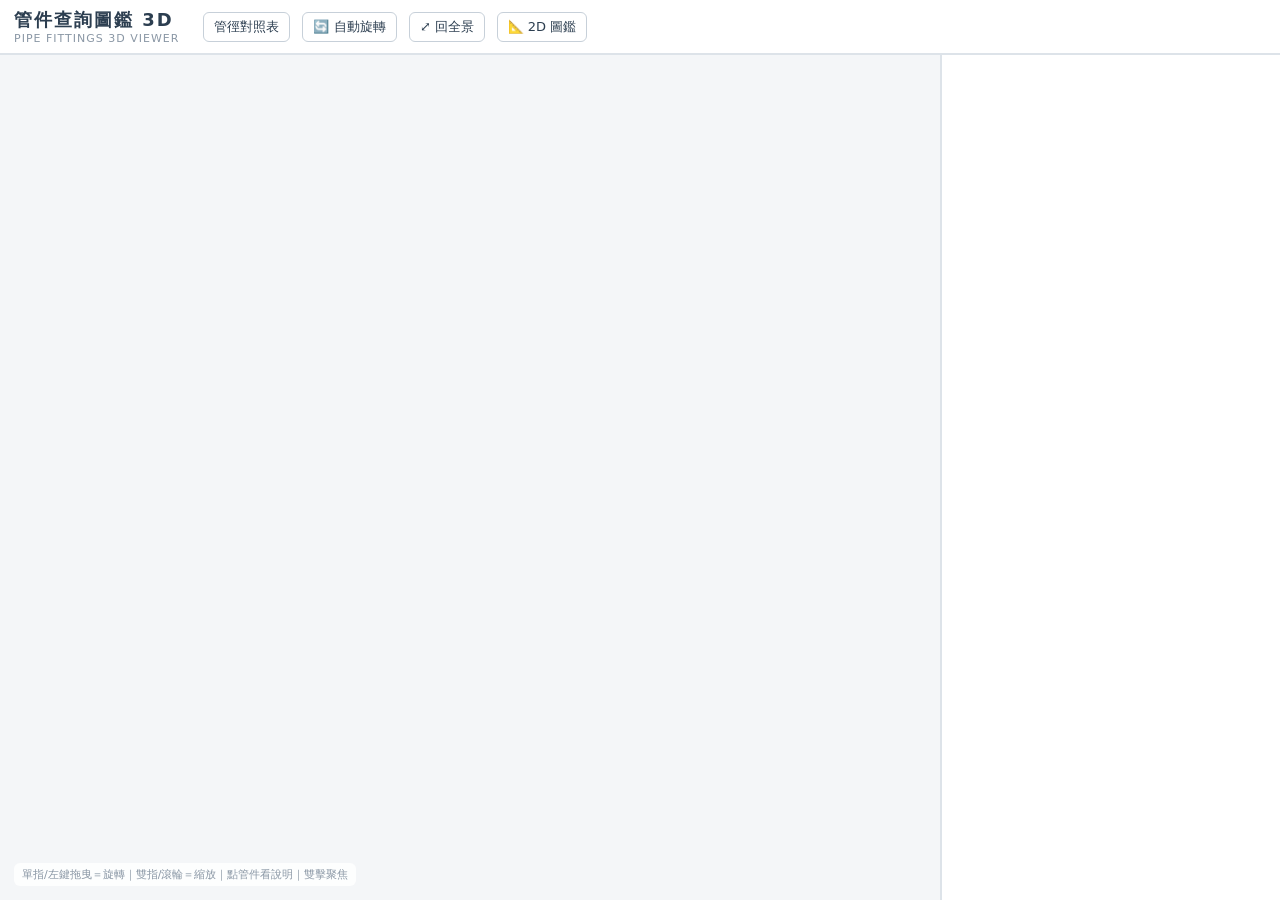
==== 3d.html @ a1606d75 "新增 3D 檢視（3d.html）＋資料抽共用 data.js - 15 種管件 three.js 立體模型（旋轉/縮放/點選/自動旋轉，手機觸控可用） - 口徑切換即時更新 3D 標籤數值；說明欄與" ====
<!DOCTYPE html>
<html lang="zh-Hant">
<head>
<meta charset="UTF-8">
<meta name="viewport" content="width=device-width, initial-scale=1.0">
<title>管件查詢圖鑑 3D</title>
<link rel="stylesheet" href="style.css">
<style>
  /* 3D 頁專用 */
  #stage{width:100%; height:100%; display:block; touch-action:none;}
</style>
</head>
<body>
<header>
  <div>
    <h1>管件查詢圖鑑 3D</h1>
    <div class="sub">PIPE FITTINGS 3D VIEWER</div>
  </div>
  <div id="sizeBar"></div>
  <button class="toolBtn" id="btnTable">管徑對照表</button>
  <button class="toolBtn" id="btnSpin">🔄 自動旋轉</button>
  <button class="toolBtn" id="btnReset">⤢ 回全景</button>
  <a class="toolBtn" href="index.html">📐 2D 圖鑑</a>
</header>
<div id="main">
  <div id="canvasWrap">
    <canvas id="stage"></canvas>
    <div id="hint">單指/左鍵拖曳＝旋轉｜雙指/滾輪＝縮放｜點管件看說明｜雙擊聚焦</div>
  </div>
  <aside id="panel"></aside>
</div>
<div id="modal">
  <div id="modalBox">
    <button class="toolBtn close" onclick="document.getElementById('modal').classList.remove('show')">✕ 關閉</button>
    <h2>管徑對照表（CNS 6445 / JIS G3452 SGP 配管用碳鋼鋼管）</h2>
    <div id="pipeTable"></div>
    <p class="note" style="max-width:720px">
      台灣水電俗稱「幾分」：1 分 = 1/8"，4 分 = 1/2"，6 分 = 3/4"，8 分即 1 吋。
    </p>
  </div>
</div>

<script src="lib/three.min.js"></script>
<script src="lib/OrbitControls.js"></script>
<script src="data.js"></script>
<script>
/* ═══════════════════════════════════════════════════════════════
   3D 檢視 —— 15 個管件模型排成 5×3 展示台，OrbitControls 旋轉縮放
   （資料 SIZES / FITTINGS / panelHTML 在 data.js，與 2D 共用）
═══════════════════════════════════════════════════════════════ */
let selSize = SIZES.find(s=>s.key==='2');
let selFit  = 'elbow90';

const canvas = document.getElementById('stage');
const renderer = new THREE.WebGLRenderer({canvas, antialias:true});
renderer.setPixelRatio(Math.min(devicePixelRatio, 2));
const scene = new THREE.Scene();
scene.background = new THREE.Color(0xf4f6f8);
const camera = new THREE.PerspectiveCamera(45, 2, 0.1, 300);
camera.position.set(0, 18, 34);
const controls = new THREE.OrbitControls(camera, canvas);
controls.enableDamping = true;
controls.dampingFactor = 0.08;
controls.maxDistance = 90;
controls.minDistance = 3;

scene.add(new THREE.HemisphereLight(0xffffff, 0x8899aa, 1.05));
const sun = new THREE.DirectionalLight(0xffffff, 0.9);
sun.position.set(12, 24, 14);
scene.add(sun);

/* ── 材質（每次呼叫都給新實例，避免共用材質互相干擾） ── */
const matSteel = () => new THREE.MeshStandardMaterial({color:0xb9c6d2, metalness:.62, roughness:.4});
const matBody  = () => new THREE.MeshStandardMaterial({color:0x9db0c0, metalness:.55, roughness:.5});
const matDarkM = () => new THREE.MeshStandardMaterial({color:0x2f3d4a, metalness:.3, roughness:.7});

/* ── 幾何小工具 ── */
const Y = new THREE.Vector3(0,1,0), Z = new THREE.Vector3(0,0,1);
function tube(p1, p2, r, mat){          // 兩點之間的圓管
  const a = new THREE.Vector3(...p1), b = new THREE.Vector3(...p2);
  const dir = new THREE.Vector3().subVectors(b,a), len = dir.length();
  const m = new THREE.Mesh(new THREE.CylinderGeometry(r,r,len,24), mat||matSteel());
  m.position.copy(a).addScaledVector(dir,.5);
  m.quaternion.setFromUnitVectors(Y, dir.normalize());
  return m;
}
function hexX(r, h, x){                 // 軸向 X 的六角
  const m = new THREE.Mesh(new THREE.CylinderGeometry(r,r,h,6), matBody());
  m.rotation.z = Math.PI/2; m.position.x = x;
  return m;
}
function ringsX(x1, x2, r, y=0){        // 沿 X 軸的一排螺紋環
  const g = new THREE.Group(), n = 5;
  for(let i=0;i<n;i++){
    const m = new THREE.Mesh(new THREE.TorusGeometry(r, .045, 8, 28), matBody());
    m.rotation.y = Math.PI/2;
    m.position.set(x1 + (x2-x1)*i/(n-1), y, 0);
    g.add(m);
  }
  return g;
}
function arcPipe(R, r, arc){            // XY 平面圓弧管（彎頭本體）
  return new THREE.Mesh(new THREE.TorusGeometry(R, r, 20, 32, arc), matSteel());
}

/* ── 各管件 3D 模型（單位約 ±2 的盒子內） ── */
const BUILD3D = {
  elbow90(){
    const g = new THREE.Group();
    g.add(arcPipe(1.3,.55,Math.PI/2));
    g.add(tube([1.3,0,0],[1.3,-1.1,0],.55));
    g.add(tube([0,1.3,0],[-1.1,1.3,0],.55));
    g.position.set(-0.1,-0.5,0);
    return g;
  },
  elbow45(){
    const g = new THREE.Group();
    g.add(arcPipe(1.3,.55,Math.PI/4));
    g.add(tube([1.3,0,0],[1.3,-1.3,0],.55));
    const c=Math.cos(Math.PI/4), s=Math.sin(Math.PI/4);
    g.add(tube([1.3*c,1.3*s,0],[1.3*c-1.3*s*0.92, 1.3*s+1.3*c*0.92, 0],.55));
    g.rotation.z = Math.PI/8; g.position.y = -0.6;
    return g;
  },
  tee(){
    const g = new THREE.Group();
    g.add(tube([-1.7,0,0],[1.7,0,0],.55));
    g.add(tube([0,0,0],[0,1.5,0],.55));
    g.position.y = -0.3;
    return g;
  },
  rtee(){
    const g = new THREE.Group();
    g.add(tube([-1.7,0,0],[1.7,0,0],.55));
    g.add(tube([0,0,0],[0,1.5,0],.34));
    g.position.y = -0.3;
    return g;
  },
  creducer(){
    const g = new THREE.Group();
    g.add(tube([-1.7,0,0],[-0.68,0,0],.6));
    const cone = new THREE.Mesh(new THREE.CylinderGeometry(.36,.6,1.4,24), matSteel());
    cone.rotation.z = -Math.PI/2;
    g.add(cone);
    g.add(tube([0.68,0,0],[1.7,0,0],.36));
    return g;
  },
  ereducer(){
    const g = new THREE.Group();
    g.add(tube([-1.7,0,0],[-0.68,0,0],.6));
    const cone = new THREE.Mesh(new THREE.CylinderGeometry(.36,.6,1.4,24), matSteel());
    cone.rotation.z = -Math.PI/2 + Math.atan2(.24,1.4);
    cone.position.y = -0.12;
    g.add(cone);
    const st = tube([0.68,-0.24,0],[1.7,-0.24,0],.36);
    g.add(st);
    return g;
  },
  cap(){
    const g = new THREE.Group();
    g.add(tube([-1.2,0,0],[0.25,0,0],.6));
    const dome = new THREE.Mesh(new THREE.SphereGeometry(.6,24,14,0,Math.PI*2,0,Math.PI/2), matSteel());
    dome.rotation.z = -Math.PI/2; dome.position.x = 0.25;
    g.add(dome);
    return g;
  },
  union(){
    const g = new THREE.Group();
    g.add(tube([-1.9,0,0],[-1.0,0,0],.45));
    g.add(tube([-1.05,0,0],[-0.34,0,0],.62,matBody()));
    g.add(hexX(.9,.62,0));
    g.add(tube([0.34,0,0],[1.05,0,0],.62,matBody()));
    g.add(tube([1.0,0,0],[1.9,0,0],.45));
    return g;
  },
  coupling(){
    const g = new THREE.Group();
    g.add(tube([-1.8,0,0],[-0.85,0,0],.5));
    g.add(tube([-0.9,0,0],[0.9,0,0],.72,matBody()));
    [-0.82,0.82].forEach(x=>{
      const rim = new THREE.Mesh(new THREE.TorusGeometry(.72,.06,10,30), matBody());
      rim.rotation.y = Math.PI/2; rim.position.x = x;
      g.add(rim);
    });
    g.add(tube([0.85,0,0],[1.8,0,0],.5));
    return g;
  },
  nipple(){
    const g = new THREE.Group();
    g.add(tube([-1.4,0,0],[1.4,0,0],.5));
    g.add(ringsX(-1.32,-0.78,.52));
    g.add(ringsX(0.78,1.32,.52));
    return g;
  },
  bushing(){
    const g = new THREE.Group();
    g.add(tube([-0.95,0,0],[-0.26,0,0],.75,matBody()));
    g.add(ringsX(-0.88,-0.36,.77));
    g.add(hexX(.95,.55,0));
    g.add(tube([0.26,0,0],[0.9,0,0],.4));
    return g;
  },
  plug(){
    const g = new THREE.Group();
    g.add(hexX(.8,.5,-0.55));
    const shank = new THREE.Mesh(new THREE.CylinderGeometry(.5,.57,1.1,24), matSteel());
    shank.rotation.z = -Math.PI/2; shank.position.x = 0.25;
    g.add(shank);
    g.add(ringsX(-0.1,0.65,.56));
    return g;
  },
  flange(){
    const g = new THREE.Group();
    const disc = new THREE.Mesh(new THREE.CylinderGeometry(1.5,1.5,.34,40), matSteel());
    disc.rotation.z = Math.PI/2;
    g.add(disc);
    const hub = new THREE.Mesh(new THREE.CylinderGeometry(.78,.78,.5,28), matSteel());
    hub.rotation.z = Math.PI/2; hub.position.x = .4;
    g.add(hub);
    g.add(tube([0.6,0,0],[1.7,0,0],.55));
    const bore = new THREE.Mesh(new THREE.CylinderGeometry(.42,.42,.4,24), matDarkM());
    bore.rotation.z = Math.PI/2; bore.position.x = -0.05;
    g.add(bore);
    for(let i=0;i<4;i++){
      const a = Math.PI/4 + i*Math.PI/2;
      const bolt = new THREE.Mesh(new THREE.CylinderGeometry(.13,.13,.42,16), matDarkM());
      bolt.rotation.z = Math.PI/2;
      bolt.position.set(0, 1.1*Math.sin(a), 1.1*Math.cos(a));
      g.add(bolt);
    }
    return g;
  },
  cross(){
    const g = new THREE.Group();
    g.add(tube([-1.7,0,0],[1.7,0,0],.55));
    g.add(tube([0,-1.5,0],[0,1.5,0],.55));
    return g;
  },
  stelbow(){
    const g = new THREE.Group();
    g.add(arcPipe(1.3,.55,Math.PI/2));
    g.add(tube([1.3,0,0],[1.3,-1.1,0],.55));
    for(let i=0;i<5;i++){           // 外牙端的牙環（垂直軸，手動放）
      const m = new THREE.Mesh(new THREE.TorusGeometry(.57,.045,8,28), matBody());
      m.rotation.x = Math.PI/2;
      m.position.set(1.3, -0.6 - i*0.12, 0);
      g.add(m);
    }
    g.add(tube([0,1.3,0],[-1.1,1.3,0],.62,matBody()));
    g.position.set(-0.1,-0.5,0);
    return g;
  },
};

/* ── 文字標籤（Sprite，永遠面向鏡頭） ── */
function makeLabel(line1, line2){
  const c = document.createElement('canvas');
  c.width = 720; c.height = 210;
  const x = c.getContext('2d');
  x.textAlign = 'center';
  x.fillStyle = '#2c3e50';
  x.font = 'bold 58px "Microsoft JhengHei", sans-serif';
  x.fillText(line1, 360, 78);
  x.fillStyle = '#c0392b';
  x.font = 'bold 50px "Microsoft JhengHei", sans-serif';
  x.fillText(line2, 360, 165);
  const tex = new THREE.CanvasTexture(c);
  const spr = new THREE.Sprite(new THREE.SpriteMaterial({map:tex, transparent:true, depthTest:false}));
  spr.renderOrder = 999;            // 標籤永遠可讀，不被座台/模型遮住
  spr.scale.set(7.2, 2.1, 1);
  return spr;
}
function dimText(f){
  const i = SIZES.indexOf(selSize);
  const vals = f.dimGet(selSize, i);
  if(!vals) return '此口徑無對焊標準值';
  return f.dimCols.map((c,j)=>{
    const v = vals[j];
    return (typeof v === 'string') ? v : `${c.split(' ')[0]}=${v}`;
  }).join('　') + '（mm）';
}

/* ── 展示台組裝：5×3 ── */
const COLS3 = 5, SPACE = 8.2;
const groups = [];      // {fit, root, pedestal, label}
FITTINGS.forEach((f,i)=>{
  const root = new THREE.Group();
  root.position.set((i%COLS3-2)*SPACE, 0, (Math.floor(i/COLS3)-1)*SPACE);
  const model = BUILD3D[f.id]();
  model.scale.setScalar(1.35);
  root.add(model);
  const ped = new THREE.Mesh(
    new THREE.CylinderGeometry(3.0,3.2,.22,44),
    new THREE.MeshStandardMaterial({color:0xe2e8ee, metalness:.1, roughness:.85}));
  ped.position.y = -2.55;
  root.add(ped);
  const label = makeLabel(f.name, dimText(f));
  label.position.y = -3.6;
  root.add(label);
  root.traverse(o=>{ o.userData.fid = f.id; });
  scene.add(root);
  groups.push({fit:f, root, ped, label});
});

/* ── 口徑切換：重做標籤文字＋說明欄 ── */
function refreshLabels(){
  groups.forEach(g=>{
    const spr = makeLabel(g.fit.name, dimText(g.fit));
    spr.position.copy(g.label.position);
    g.root.remove(g.label);
    g.label.material.map.dispose(); g.label.material.dispose();
    g.root.add(spr);
    g.label = spr;
    spr.userData.fid = g.fit.id;
  });
}
function refreshSelection(){
  groups.forEach(g=>{
    g.ped.material.color.set(g.fit.id===selFit ? 0xffd966 : 0xe2e8ee);
  });
}
function renderPanel(){
  const f = FITTINGS.find(x=>x.id===selFit);
  document.getElementById('panel').innerHTML = panelHTML(f, selSize);
}

/* ── 點選（區分旋轉拖曳與點擊） ── */
const ray = new THREE.Raycaster();
let downPos = null;
canvas.addEventListener('pointerdown', e=>{ downPos = {x:e.clientX, y:e.clientY}; });
canvas.addEventListener('pointerup', e=>{
  if(!downPos) return;
  const moved = Math.hypot(e.clientX-downPos.x, e.clientY-downPos.y);
  downPos = null;
  if(moved > 6) return;              // 是拖曳不是點擊
  const r = canvas.getBoundingClientRect();
  const p = new THREE.Vector2(
    (e.clientX-r.left)/r.width*2-1, -((e.clientY-r.top)/r.height*2-1));
  ray.setFromCamera(p, camera);
  const hits = ray.intersectObjects(scene.children, true);
  const hit = hits.find(h=>h.object.userData.fid);
  if(hit){ selFit = hit.object.userData.fid; refreshSelection(); renderPanel(); }
});
canvas.addEventListener('dblclick', e=>{
  const g = groups.find(x=>x.fit.id===selFit);
  if(!g) return;
  controls.target.copy(g.root.position);
  const dir = new THREE.Vector3(0,3.2,7.5);
  camera.position.copy(g.root.position).add(dir);
});
document.getElementById('btnReset').onclick = ()=>{
  controls.target.set(0,0,0);
  camera.position.set(0,18,34);
};
document.getElementById('btnSpin').onclick = function(){
  controls.autoRotate = !controls.autoRotate;
  controls.autoRotateSpeed = 1.2;
  this.style.borderColor = controls.autoRotate ? 'var(--accent)' : '';
  this.style.color = controls.autoRotate ? 'var(--accent)' : '';
};

/* ── 口徑列／對照表（與 2D 相同） ── */
function renderSizeBar(){
  const bar = document.getElementById('sizeBar');
  bar.innerHTML = '';
  SIZES.forEach(s=>{
    const b = document.createElement('button');
    b.textContent = s.fen;
    b.title = `${s.b}／${s.a}`;
    b.className = s.key===selSize.key ? 'on' : '';
    b.onclick = ()=>{ selSize=s; renderSizeBar(); refreshLabels(); renderPanel(); };
    bar.appendChild(b);
  });
}
document.getElementById('btnTable').onclick = ()=>{
  const rows = SIZES.map(s=>`<tr>
    <td>${s.fen}</td><td>${s.b}</td><td>${s.a}</td><td>DN${s.a.replace('A','')}</td>
    <td>${s.od}</td><td>${s.t}</td><td>${s.kg}</td><td>${s.aod}</td></tr>`).join('');
  document.getElementById('pipeTable').innerHTML = `<table>
    <tr><th>台制俗稱</th><th>英吋 (B)</th><th>JIS/CNS (A)</th><th>DN</th>
        <th>SGP 外徑 mm</th><th>SGP 厚度 mm</th><th>重量 kg/m</th><th>ASME 外徑 mm</th></tr>
    ${rows}</table>`;
  document.getElementById('modal').classList.add('show');
};

/* ── 渲染迴圈 ── */
function resize(){
  const w = canvas.clientWidth, h = canvas.clientHeight;
  if(canvas.width!==Math.floor(w*renderer.getPixelRatio()) || canvas.height!==Math.floor(h*renderer.getPixelRatio())){
    renderer.setSize(w, h, false);
    camera.aspect = w/h;
    camera.updateProjectionMatrix();
  }
}
function loop(){
  resize();
  controls.update();
  renderer.render(scene, camera);
  requestAnimationFrame(loop);
}
renderSizeBar();
refreshSelection();
renderPanel();
loop();
</script>
</body>
</html>
---- style.css ----
/* 共用樣式：index.html（2D）與 3d.html（3D）共用 */
:root{
  --ink:#2c3e50; --pipe-dark:#3b5468; --pipe-light:#cfe0ef;
  --dim:#c0392b; --accent:#1f6feb; --bg:#f4f6f8; --card:#ffffff;
}
*{box-sizing:border-box; margin:0; padding:0;}
html,body{height:100%; overflow:hidden;}
body{
  font-family:"Microsoft JhengHei","PingFang TC",system-ui,sans-serif;
  background:var(--bg); color:var(--ink); display:flex; flex-direction:column;
}
header{
  display:flex; align-items:center; gap:12px; flex-wrap:wrap;
  padding:8px 14px; background:#fff; border-bottom:2px solid #dde3e9; z-index:5;
}
header h1{font-size:18px; letter-spacing:2px; white-space:nowrap;}
header .sub{font-size:11px; color:#8a97a5; letter-spacing:1px;}
#sizeBar{display:flex; gap:4px; flex-wrap:wrap;}
#sizeBar button{
  border:1px solid #c7d0d9; background:#fff; border-radius:6px;
  padding:4px 9px; font-size:13px; cursor:pointer; font-family:inherit;
}
#sizeBar button:hover{border-color:var(--accent);}
#sizeBar button.on{background:var(--accent); color:#fff; border-color:var(--accent); font-weight:bold;}
#search{
  border:1px solid #c7d0d9; border-radius:6px; padding:5px 10px;
  font-size:13px; width:150px; font-family:inherit;
}
.toolBtn{
  border:1px solid #c7d0d9; background:#fff; border-radius:6px;
  padding:5px 10px; font-size:13px; cursor:pointer; font-family:inherit;
  text-decoration:none; color:var(--ink); display:inline-block;
}
.toolBtn:hover{border-color:var(--accent); color:var(--accent);}
#main{flex:1; display:flex; min-height:0;}
#canvasWrap{flex:1; position:relative; min-width:0;}
#hint{
  position:absolute; left:14px; bottom:14px; font-size:11px; color:#8a97a5;
  background:rgba(255,255,255,.85); padding:4px 8px; border-radius:6px; pointer-events:none;
}
/* ── 右側說明欄 ── */
#panel{
  width:340px; background:var(--card); border-left:2px solid #dde3e9;
  overflow-y:auto; padding:14px; flex-shrink:0;
}
#panel h2{font-size:19px; margin-bottom:2px;}
#panel .en{color:#8a97a5; font-size:12px; margin-bottom:10px; letter-spacing:.5px;}
.infoRow{margin-bottom:10px; font-size:13px; line-height:1.6;}
.infoRow b{
  display:inline-block; background:#eef3f8; color:#40576d; border-radius:4px;
  padding:0 6px; margin-right:6px; font-size:12px;
}
.tag{
  display:inline-block; background:#e8f1fd; color:#1f5fc9; border-radius:10px;
  padding:1px 9px; font-size:12px; margin:2px 3px 2px 0;
}
#panel table{width:100%; border-collapse:collapse; font-size:12px; margin-top:6px;}
#panel th,#panel td{
  border:1px solid #dde3e9; padding:3px 5px; text-align:center; white-space:nowrap;
}
#panel th{background:#eef3f8; font-weight:600;}
#panel tr.hl td{background:#fff3d6; font-weight:bold;}
.note{font-size:11px; color:#9aa6b2; margin-top:8px; line-height:1.5;}
/* ── 對照表彈窗 ── */
#modal{
  position:fixed; inset:0; background:rgba(30,40,50,.45); display:none;
  align-items:center; justify-content:center; z-index:20;
}
#modal.show{display:flex;}
#modalBox{
  background:#fff; border-radius:12px; padding:20px; max-width:92vw;
  max-height:88vh; overflow:auto; box-shadow:0 10px 40px rgba(0,0,0,.3);
}
#modalBox h2{font-size:17px; margin-bottom:10px;}
#modalBox table{border-collapse:collapse; font-size:13px;}
#modalBox th,#modalBox td{border:1px solid #cfd8e0; padding:5px 10px; text-align:center; white-space:nowrap;}
#modalBox th{background:#eef3f8;}
#modalBox tr:nth-child(even) td{background:#f8fafc;}
#modalBox .close{float:right;}
@media (max-width:800px){
  #panel{position:absolute; right:0; top:0; bottom:0; box-shadow:-4px 0 12px rgba(0,0,0,.15);}
}
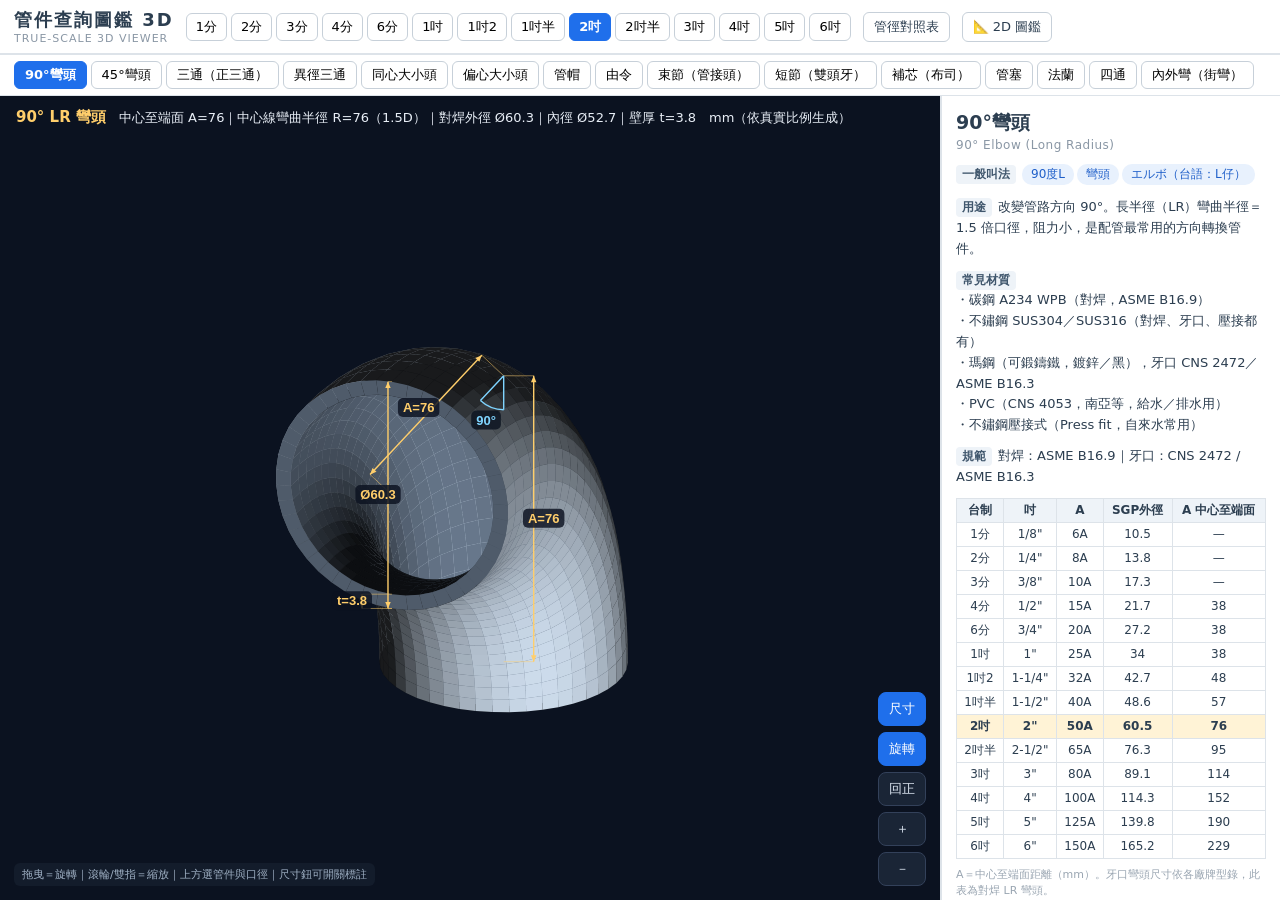
==== commit 9cb25ca0: "3D 改為真實比例＋尺寸標註（自寫軟體渲染，移除 three.js） - 3d.html 重寫為零依賴 canvas 2D 軟體渲染（painter's algorithm，沿用螺牙查詢技法） - 每" ====
--- a/3d.html
+++ b/3d.html
@@ -6,26 +6,58 @@
 <title>管件查詢圖鑑 3D</title>
 <link rel="stylesheet" href="style.css">
 <style>
-  /* 3D 頁專用 */
-  #stage{width:100%; height:100%; display:block; touch-action:none;}
+  /* 3D 頁專用（自寫軟體渲染，零依賴，深色檢視台） */
+  #canvasWrap{background:#0b1220;}
+  #stage{width:100%; height:100%; display:block; touch-action:none; cursor:grab;}
+  #stage.drag{cursor:grabbing;}
+  #fitBar{
+    display:flex; gap:4px; overflow-x:auto; padding:6px 14px;
+    background:#fff; border-bottom:1px solid #dde3e9;
+  }
+  #fitBar button{
+    border:1px solid #c7d0d9; background:#fff; border-radius:6px; white-space:nowrap;
+    padding:4px 10px; font-size:13px; cursor:pointer; font-family:inherit; flex:0 0 auto;
+  }
+  #fitBar button:hover{border-color:var(--accent);}
+  #fitBar button.on{background:var(--accent); color:#fff; border-color:var(--accent); font-weight:bold;}
+  #infoLine{
+    position:absolute; left:0; right:0; top:0; padding:10px 16px;
+    color:#e8eef6; font-size:13px; line-height:1.5; pointer-events:none;
+    background:linear-gradient(#0b1220ee,#0b122000);
+  }
+  #infoLine b{color:#ffce6b; font-size:15px;}
+  #v3dctl{position:absolute; right:14px; bottom:14px; display:flex; flex-direction:column; gap:6px;}
+  #v3dctl button{
+    min-width:40px; height:34px; padding:0 10px; border-radius:8px; border:1px solid #33415a;
+    background:#1a2536; color:#dbe4f0; font-size:13px; cursor:pointer;
+  }
+  #v3dctl button.on{background:var(--accent); border-color:var(--accent); color:#fff;}
+  #hint{background:rgba(20,30,45,.85); color:#9fb0c4;}
 </style>
 </head>
 <body>
 <header>
   <div>
     <h1>管件查詢圖鑑 3D</h1>
-    <div class="sub">PIPE FITTINGS 3D VIEWER</div>
+    <div class="sub">TRUE-SCALE 3D VIEWER</div>
   </div>
   <div id="sizeBar"></div>
   <button class="toolBtn" id="btnTable">管徑對照表</button>
-  <button class="toolBtn" id="btnSpin">🔄 自動旋轉</button>
-  <button class="toolBtn" id="btnReset">⤢ 回全景</button>
   <a class="toolBtn" href="index.html">📐 2D 圖鑑</a>
 </header>
+<div id="fitBar"></div>
 <div id="main">
   <div id="canvasWrap">
     <canvas id="stage"></canvas>
-    <div id="hint">單指/左鍵拖曳＝旋轉｜雙指/滾輪＝縮放｜點管件看說明｜雙擊聚焦</div>
+    <div id="infoLine"></div>
+    <div id="v3dctl">
+      <button id="btnDims" class="on" title="尺寸標註開關">尺寸</button>
+      <button id="btnSpin" class="on" title="自動旋轉">旋轉</button>
+      <button id="btnReset" title="回正">回正</button>
+      <button id="zin" title="放大">＋</button>
+      <button id="zout" title="縮小">－</button>
+    </div>
+    <div id="hint">拖曳＝旋轉｜滾輪/雙指＝縮放｜上方選管件與口徑｜尺寸鈕可開關標註</div>
   </div>
   <aside id="panel"></aside>
 </div>
@@ -40,368 +72,522 @@
   </div>
 </div>
 
-<script src="lib/three.min.js"></script>
-<script src="lib/OrbitControls.js"></script>
 <script src="data.js"></script>
 <script>
 /* ═══════════════════════════════════════════════════════════════
-   3D 檢視 —— 15 個管件模型排成 5×3 展示台，OrbitControls 旋轉縮放
-   （資料 SIZES / FITTINGS / panelHTML 在 data.js，與 2D 共用）
+   3D 管件檢視器 —— 自寫軟體渲染（painter's algorithm），零依賴
+   幾何依 SIZES 的真實 mm（外徑/壁厚/B16.9 長度）生成，切換口徑即重建
+   尺寸線與角度弧投影到畫面上，隨旋轉更新（技法沿用「螺牙查詢」3D）
+   資料 SIZES/FITTINGS/BW/panelHTML 皆在 data.js（2D/3D 共用）
 ═══════════════════════════════════════════════════════════════ */
-let selSize = SIZES.find(s=>s.key==='2');
+let selSize = SIZES.find(s=>s.key==='2');   // 預設 2 吋
 let selFit  = 'elbow90';
+let showDims = true;
 
 const canvas = document.getElementById('stage');
-const renderer = new THREE.WebGLRenderer({canvas, antialias:true});
-renderer.setPixelRatio(Math.min(devicePixelRatio, 2));
-const scene = new THREE.Scene();
-scene.background = new THREE.Color(0xf4f6f8);
-const camera = new THREE.PerspectiveCamera(45, 2, 0.1, 300);
-camera.position.set(0, 18, 34);
-const controls = new THREE.OrbitControls(camera, canvas);
-controls.enableDamping = true;
-controls.dampingFactor = 0.08;
-controls.maxDistance = 90;
-controls.minDistance = 3;
-
-scene.add(new THREE.HemisphereLight(0xffffff, 0x8899aa, 1.05));
-const sun = new THREE.DirectionalLight(0xffffff, 0.9);
-sun.position.set(12, 24, 14);
-scene.add(sun);
-
-/* ── 材質（每次呼叫都給新實例，避免共用材質互相干擾） ── */
-const matSteel = () => new THREE.MeshStandardMaterial({color:0xb9c6d2, metalness:.62, roughness:.4});
-const matBody  = () => new THREE.MeshStandardMaterial({color:0x9db0c0, metalness:.55, roughness:.5});
-const matDarkM = () => new THREE.MeshStandardMaterial({color:0x2f3d4a, metalness:.3, roughness:.7});
-
-/* ── 幾何小工具 ── */
-const Y = new THREE.Vector3(0,1,0), Z = new THREE.Vector3(0,0,1);
-function tube(p1, p2, r, mat){          // 兩點之間的圓管
-  const a = new THREE.Vector3(...p1), b = new THREE.Vector3(...p2);
-  const dir = new THREE.Vector3().subVectors(b,a), len = dir.length();
-  const m = new THREE.Mesh(new THREE.CylinderGeometry(r,r,len,24), mat||matSteel());
-  m.position.copy(a).addScaledVector(dir,.5);
-  m.quaternion.setFromUnitVectors(Y, dir.normalize());
-  return m;
-}
-function hexX(r, h, x){                 // 軸向 X 的六角
-  const m = new THREE.Mesh(new THREE.CylinderGeometry(r,r,h,6), matBody());
-  m.rotation.z = Math.PI/2; m.position.x = x;
-  return m;
-}
-function ringsX(x1, x2, r, y=0){        // 沿 X 軸的一排螺紋環
-  const g = new THREE.Group(), n = 5;
-  for(let i=0;i<n;i++){
-    const m = new THREE.Mesh(new THREE.TorusGeometry(r, .045, 8, 28), matBody());
-    m.rotation.y = Math.PI/2;
-    m.position.set(x1 + (x2-x1)*i/(n-1), y, 0);
-    g.add(m);
-  }
-  return g;
-}
-function arcPipe(R, r, arc){            // XY 平面圓弧管（彎頭本體）
-  return new THREE.Mesh(new THREE.TorusGeometry(R, r, 20, 32, arc), matSteel());
-}
-
-/* ── 各管件 3D 模型（單位約 ±2 的盒子內） ── */
-const BUILD3D = {
-  elbow90(){
-    const g = new THREE.Group();
-    g.add(arcPipe(1.3,.55,Math.PI/2));
-    g.add(tube([1.3,0,0],[1.3,-1.1,0],.55));
-    g.add(tube([0,1.3,0],[-1.1,1.3,0],.55));
-    g.position.set(-0.1,-0.5,0);
-    return g;
-  },
-  elbow45(){
-    const g = new THREE.Group();
-    g.add(arcPipe(1.3,.55,Math.PI/4));
-    g.add(tube([1.3,0,0],[1.3,-1.3,0],.55));
-    const c=Math.cos(Math.PI/4), s=Math.sin(Math.PI/4);
-    g.add(tube([1.3*c,1.3*s,0],[1.3*c-1.3*s*0.92, 1.3*s+1.3*c*0.92, 0],.55));
-    g.rotation.z = Math.PI/8; g.position.y = -0.6;
-    return g;
-  },
-  tee(){
-    const g = new THREE.Group();
-    g.add(tube([-1.7,0,0],[1.7,0,0],.55));
-    g.add(tube([0,0,0],[0,1.5,0],.55));
-    g.position.y = -0.3;
-    return g;
-  },
-  rtee(){
-    const g = new THREE.Group();
-    g.add(tube([-1.7,0,0],[1.7,0,0],.55));
-    g.add(tube([0,0,0],[0,1.5,0],.34));
-    g.position.y = -0.3;
-    return g;
-  },
-  creducer(){
-    const g = new THREE.Group();
-    g.add(tube([-1.7,0,0],[-0.68,0,0],.6));
-    const cone = new THREE.Mesh(new THREE.CylinderGeometry(.36,.6,1.4,24), matSteel());
-    cone.rotation.z = -Math.PI/2;
-    g.add(cone);
-    g.add(tube([0.68,0,0],[1.7,0,0],.36));
-    return g;
-  },
-  ereducer(){
-    const g = new THREE.Group();
-    g.add(tube([-1.7,0,0],[-0.68,0,0],.6));
-    const cone = new THREE.Mesh(new THREE.CylinderGeometry(.36,.6,1.4,24), matSteel());
-    cone.rotation.z = -Math.PI/2 + Math.atan2(.24,1.4);
-    cone.position.y = -0.12;
-    g.add(cone);
-    const st = tube([0.68,-0.24,0],[1.7,-0.24,0],.36);
-    g.add(st);
-    return g;
-  },
-  cap(){
-    const g = new THREE.Group();
-    g.add(tube([-1.2,0,0],[0.25,0,0],.6));
-    const dome = new THREE.Mesh(new THREE.SphereGeometry(.6,24,14,0,Math.PI*2,0,Math.PI/2), matSteel());
-    dome.rotation.z = -Math.PI/2; dome.position.x = 0.25;
-    g.add(dome);
-    return g;
-  },
-  union(){
-    const g = new THREE.Group();
-    g.add(tube([-1.9,0,0],[-1.0,0,0],.45));
-    g.add(tube([-1.05,0,0],[-0.34,0,0],.62,matBody()));
-    g.add(hexX(.9,.62,0));
-    g.add(tube([0.34,0,0],[1.05,0,0],.62,matBody()));
-    g.add(tube([1.0,0,0],[1.9,0,0],.45));
-    return g;
-  },
-  coupling(){
-    const g = new THREE.Group();
-    g.add(tube([-1.8,0,0],[-0.85,0,0],.5));
-    g.add(tube([-0.9,0,0],[0.9,0,0],.72,matBody()));
-    [-0.82,0.82].forEach(x=>{
-      const rim = new THREE.Mesh(new THREE.TorusGeometry(.72,.06,10,30), matBody());
-      rim.rotation.y = Math.PI/2; rim.position.x = x;
-      g.add(rim);
-    });
-    g.add(tube([0.85,0,0],[1.8,0,0],.5));
-    return g;
-  },
-  nipple(){
-    const g = new THREE.Group();
-    g.add(tube([-1.4,0,0],[1.4,0,0],.5));
-    g.add(ringsX(-1.32,-0.78,.52));
-    g.add(ringsX(0.78,1.32,.52));
-    return g;
-  },
-  bushing(){
-    const g = new THREE.Group();
-    g.add(tube([-0.95,0,0],[-0.26,0,0],.75,matBody()));
-    g.add(ringsX(-0.88,-0.36,.77));
-    g.add(hexX(.95,.55,0));
-    g.add(tube([0.26,0,0],[0.9,0,0],.4));
-    return g;
-  },
-  plug(){
-    const g = new THREE.Group();
-    g.add(hexX(.8,.5,-0.55));
-    const shank = new THREE.Mesh(new THREE.CylinderGeometry(.5,.57,1.1,24), matSteel());
-    shank.rotation.z = -Math.PI/2; shank.position.x = 0.25;
-    g.add(shank);
-    g.add(ringsX(-0.1,0.65,.56));
-    return g;
-  },
-  flange(){
-    const g = new THREE.Group();
-    const disc = new THREE.Mesh(new THREE.CylinderGeometry(1.5,1.5,.34,40), matSteel());
-    disc.rotation.z = Math.PI/2;
-    g.add(disc);
-    const hub = new THREE.Mesh(new THREE.CylinderGeometry(.78,.78,.5,28), matSteel());
-    hub.rotation.z = Math.PI/2; hub.position.x = .4;
-    g.add(hub);
-    g.add(tube([0.6,0,0],[1.7,0,0],.55));
-    const bore = new THREE.Mesh(new THREE.CylinderGeometry(.42,.42,.4,24), matDarkM());
-    bore.rotation.z = Math.PI/2; bore.position.x = -0.05;
-    g.add(bore);
-    for(let i=0;i<4;i++){
-      const a = Math.PI/4 + i*Math.PI/2;
-      const bolt = new THREE.Mesh(new THREE.CylinderGeometry(.13,.13,.42,16), matDarkM());
-      bolt.rotation.z = Math.PI/2;
-      bolt.position.set(0, 1.1*Math.sin(a), 1.1*Math.cos(a));
-      g.add(bolt);
-    }
-    return g;
-  },
-  cross(){
-    const g = new THREE.Group();
-    g.add(tube([-1.7,0,0],[1.7,0,0],.55));
-    g.add(tube([0,-1.5,0],[0,1.5,0],.55));
-    return g;
-  },
-  stelbow(){
-    const g = new THREE.Group();
-    g.add(arcPipe(1.3,.55,Math.PI/2));
-    g.add(tube([1.3,0,0],[1.3,-1.1,0],.55));
-    for(let i=0;i<5;i++){           // 外牙端的牙環（垂直軸，手動放）
-      const m = new THREE.Mesh(new THREE.TorusGeometry(.57,.045,8,28), matBody());
-      m.rotation.x = Math.PI/2;
-      m.position.set(1.3, -0.6 - i*0.12, 0);
-      g.add(m);
-    }
-    g.add(tube([0,1.3,0],[-1.1,1.3,0],.62,matBody()));
-    g.position.set(-0.1,-0.5,0);
-    return g;
-  },
+const ctx = canvas.getContext('2d');
+const view = { rx:-0.42, ry:0.7, zoom:1, auto:true, timer:0 };
+let model = null, modelInfo = '';
+
+/* ── 材質底色（滿光時 RGB，著色時再乘明暗） ── */
+const TINTS = {
+  steel:  {out:[205,220,236], bore:[104,120,140]},
+  galv:   {out:[200,206,214], bore:[104,112,122]},   // 瑪鋼鍍鋅
+  brass:  {out:[214,186,112], bore:[150,120,58]},
+  pvc:    {out:[224,228,234], bore:[150,162,176]},
 };
-
-/* ── 文字標籤（Sprite，永遠面向鏡頭） ── */
-function makeLabel(line1, line2){
-  const c = document.createElement('canvas');
-  c.width = 720; c.height = 210;
-  const x = c.getContext('2d');
-  x.textAlign = 'center';
-  x.fillStyle = '#2c3e50';
-  x.font = 'bold 58px "Microsoft JhengHei", sans-serif';
-  x.fillText(line1, 360, 78);
-  x.fillStyle = '#c0392b';
-  x.font = 'bold 50px "Microsoft JhengHei", sans-serif';
-  x.fillText(line2, 360, 165);
-  const tex = new THREE.CanvasTexture(c);
-  const spr = new THREE.Sprite(new THREE.SpriteMaterial({map:tex, transparent:true, depthTest:false}));
-  spr.renderOrder = 999;            // 標籤永遠可讀，不被座台/模型遮住
-  spr.scale.set(7.2, 2.1, 1);
-  return spr;
-}
-function dimText(f){
-  const i = SIZES.indexOf(selSize);
-  const vals = f.dimGet(selSize, i);
-  if(!vals) return '此口徑無對焊標準值';
-  return f.dimCols.map((c,j)=>{
-    const v = vals[j];
-    return (typeof v === 'string') ? v : `${c.split(' ')[0]}=${v}`;
-  }).join('　') + '（mm）';
-}
-
-/* ── 展示台組裝：5×3 ── */
-const COLS3 = 5, SPACE = 8.2;
-const groups = [];      // {fit, root, pedestal, label}
-FITTINGS.forEach((f,i)=>{
-  const root = new THREE.Group();
-  root.position.set((i%COLS3-2)*SPACE, 0, (Math.floor(i/COLS3)-1)*SPACE);
-  const model = BUILD3D[f.id]();
-  model.scale.setScalar(1.35);
-  root.add(model);
-  const ped = new THREE.Mesh(
-    new THREE.CylinderGeometry(3.0,3.2,.22,44),
-    new THREE.MeshStandardMaterial({color:0xe2e8ee, metalness:.1, roughness:.85}));
-  ped.position.y = -2.55;
-  root.add(ped);
-  const label = makeLabel(f.name, dimText(f));
-  label.position.y = -3.6;
-  root.add(label);
-  root.traverse(o=>{ o.userData.fid = f.id; });
-  scene.add(root);
-  groups.push({fit:f, root, ped, label});
-});
-
-/* ── 口徑切換：重做標籤文字＋說明欄 ── */
-function refreshLabels(){
-  groups.forEach(g=>{
-    const spr = makeLabel(g.fit.name, dimText(g.fit));
-    spr.position.copy(g.label.position);
-    g.root.remove(g.label);
-    g.label.material.map.dispose(); g.label.material.dispose();
-    g.root.add(spr);
-    g.label = spr;
-    spr.userData.fid = g.fit.id;
-  });
-}
-function refreshSelection(){
-  groups.forEach(g=>{
-    g.ped.material.color.set(g.fit.id===selFit ? 0xffd966 : 0xe2e8ee);
-  });
-}
-function renderPanel(){
-  const f = FITTINGS.find(x=>x.id===selFit);
-  document.getElementById('panel').innerHTML = panelHTML(f, selSize);
-}
-
-/* ── 點選（區分旋轉拖曳與點擊） ── */
-const ray = new THREE.Raycaster();
-let downPos = null;
-canvas.addEventListener('pointerdown', e=>{ downPos = {x:e.clientX, y:e.clientY}; });
-canvas.addEventListener('pointerup', e=>{
-  if(!downPos) return;
-  const moved = Math.hypot(e.clientX-downPos.x, e.clientY-downPos.y);
-  downPos = null;
-  if(moved > 6) return;              // 是拖曳不是點擊
-  const r = canvas.getBoundingClientRect();
-  const p = new THREE.Vector2(
-    (e.clientX-r.left)/r.width*2-1, -((e.clientY-r.top)/r.height*2-1));
-  ray.setFromCamera(p, camera);
-  const hits = ray.intersectObjects(scene.children, true);
-  const hit = hits.find(h=>h.object.userData.fid);
-  if(hit){ selFit = hit.object.userData.fid; refreshSelection(); renderPanel(); }
-});
-canvas.addEventListener('dblclick', e=>{
-  const g = groups.find(x=>x.fit.id===selFit);
-  if(!g) return;
-  controls.target.copy(g.root.position);
-  const dir = new THREE.Vector3(0,3.2,7.5);
-  camera.position.copy(g.root.position).add(dir);
-});
-document.getElementById('btnReset').onclick = ()=>{
-  controls.target.set(0,0,0);
-  camera.position.set(0,18,34);
+let curTint = TINTS.steel;
+function tintFor(f){
+  const m = (f.mats && f.mats[0]) || '';
+  if(m.includes('青銅')||m.includes('黃銅')) return TINTS.brass;
+  if(m.includes('PVC')) return TINTS.pvc;
+  if(m.includes('瑪鋼')) return TINTS.galv;
+  return TINTS.steel;
+}
+
+/* ═══════════════ 幾何工具（單位＝真實 mm，主軸＝X） ═══════════════ */
+const SEG = 46;                        // 圓周分段
+function ringPts(x, r, cy=0, cz=0){
+  const a = [];
+  for(let i=0;i<=SEG;i++){ const th=2*Math.PI*i/SEG; a.push([x, cy+r*Math.cos(th), cz+r*Math.sin(th)]); }
+  return a;
+}
+function quadStrip(m, ringA, ringB, tint){
+  for(let i=0;i<SEG;i++)
+    m.q.push({v:[ringA[i], ringB[i], ringB[i+1], ringA[i+1]], t:tint});
+}
+// 環形端面（外環 ro 到內環 ri，露出壁厚）
+function endRing(m, x, ro, ri, tint, cy=0, cz=0){
+  const A=ringPts(x,ro,cy,cz), B=ringPts(x,ri,cy,cz);
+  quadStrip(m, A, B, tint);
+}
+// 空心管：外壁＋內孔＋兩端環面
+function tube(m, x0, x1, ro, ri, o={}){
+  const tO=o.out||curTint.out, tB=o.bore||curTint.bore;
+  quadStrip(m, ringPts(x0,ro), ringPts(x1,ro), tO);       // 外壁
+  quadStrip(m, ringPts(x0,ri), ringPts(x1,ri), tB);       // 內孔
+  if(o.cap0!==false) endRing(m, x0, ro, ri, tB);          // 端面環（露壁厚）
+  if(o.cap1!==false) endRing(m, x1, ro, ri, tB);
+}
+// 空心錐（大小頭）：可偏心（cyFn 給每個 x 的中心 y）
+function cone(m, x0, x1, ro0, ro1, t, o={}){
+  const tO=o.out||curTint.out, tB=o.bore||curTint.bore;
+  const N=1, cyFn=o.cyFn||(()=>0);
+  const A0o=ringPts(x0,ro0,cyFn(x0)), A1o=ringPts(x1,ro1,cyFn(x1));
+  quadStrip(m, A0o, A1o, tO);
+  const A0i=ringPts(x0,ro0-t,cyFn(x0)), A1i=ringPts(x1,ro1-t,cyFn(x1));
+  quadStrip(m, A0i, A1i, tB);
+  endRing(m, x0, ro0, ro0-t, tB, cyFn(x0));
+  endRing(m, x1, ro1, ro1-t, tB, cyFn(x1));
+}
+// 橢圓封頭（2:1），從 xBase 沿 +dir 長 hgt，底半徑 r
+function dome(m, xBase, dir, r, hgt, t, o={}){
+  const tO=o.out||curTint.out, tB=o.bore||curTint.bore, N=14;
+  let prevO=ringPts(xBase, r), prevI=ringPts(xBase, r-t);
+  for(let k=1;k<=N;k++){
+    const ph=Math.PI/2*k/N, x=xBase+dir*hgt*Math.sin(ph), rr=r*Math.cos(ph);
+    const curO=ringPts(x, Math.max(rr,0.001)), curI=ringPts(x, Math.max(rr-t,0.0005));
+    quadStrip(m, prevO, curO, tO); quadStrip(m, prevI, curI, tB);
+    prevO=curO; prevI=curI;
+  }
+}
+// 六角柱（螺帽/頭），af＝對邊距
+function hex(m, x0, x1, af, tint){
+  const R=af/Math.sqrt(3), t=tint||curTint.out;
+  const ring=x=>{ const a=[]; for(let i=0;i<=6;i++){ const th=Math.PI/6+2*Math.PI*i/6; a.push([x, R*Math.cos(th), R*Math.sin(th)]); } return a; };
+  const A=ring(x0), B=ring(x1);
+  for(let i=0;i<6;i++) m.q.push({v:[A[i],B[i],B[i+1],A[i+1]], t});
+  const c0=[x0,0,0], c1=[x1,0,0];
+  for(let i=0;i<6;i++){ m.q.push({v:[c0,A[i],A[i+1],A[i]], t}); m.q.push({v:[c1,B[i+1],B[i],B[i+1]], t}); }
+}
+// 螺紋圓柱（外牙示意，沿用螺牙 3D 的三角波；taperR 前端漸細）
+// 用自己較低的圓周解析度 TSEG，牙紋是裝飾不需高解析，維持手機順暢
+function thread(m, x0, x1, r, o={}){
+  const tint=o.tint||curTint.out, p=o.pitch||2.0, depth=Math.min(r*0.16, p*0.55);
+  const taperR=o.taper?1/32:0, TSEG=28, NZ=Math.min(46, Math.max(14, Math.round((x1-x0)/p*5)));
+  let prev=null;
+  for(let iz=0;iz<=NZ;iz++){
+    const x=x0+(x1-x0)*iz/NZ, Rb=r - taperR*(x1-x);
+    const row=[];
+    for(let it=0;it<=TSEG;it++){
+      const th=2*Math.PI*it/TSEG;
+      let ph=((x/p) - th/(2*Math.PI))%1; if(ph<0)ph+=1;
+      let tw=Math.abs(ph*2-1); tw=Math.min(1,Math.max(0,(tw-0.15)/0.7));
+      const rr=Rb-depth*(1-tw);
+      row.push([x, rr*Math.cos(th), rr*Math.sin(th)]);
+    }
+    if(prev){ for(let it=0;it<TSEG;it++) m.q.push({v:[prev[it],row[it],row[it+1],prev[it+1]], t:tint}); }
+    prev=row;
+  }
+}
+// 彎管（中心線在 XY 平面，半徑 Rc，管外徑 ro，掃角 arc）
+function bend(m, Rc, ro, ri, arc, o={}){
+  const tO=o.out||curTint.out, tB=o.bore||curTint.bore;
+  const NA=Math.max(12, Math.round(arc/(Math.PI/2)*22));
+  const ringAt=(ph, rad)=>{
+    const P=[Rc*Math.sin(ph), Rc-Rc*Math.cos(ph), 0];
+    const T=[Math.cos(ph), Math.sin(ph), 0];        // 切線
+    const u=[-Math.sin(ph), Math.cos(ph), 0];       // 面內法線
+    const w=[0,0,1];
+    const a=[];
+    for(let i=0;i<=SEG;i++){ const ps=2*Math.PI*i/SEG, c=Math.cos(ps), sn=Math.sin(ps);
+      a.push([P[0]+rad*(c*u[0]+sn*w[0]), P[1]+rad*(c*u[1]+sn*w[1]), P[2]+rad*(c*u[2]+sn*w[2])]); }
+    return a;
+  };
+  let pO=ringAt(0,ro), pI=ringAt(0,ri);
+  for(let k=1;k<=NA;k++){
+    const ph=arc*k/NA, cO=ringAt(ph,ro), cI=ringAt(ph,ri);
+    quadStrip(m, pO, cO, tO); quadStrip(m, pI, cI, tB); pO=cO; pI=cI;
+  }
+  // 兩端露壁厚
+  const f0o=ringAt(0,ro),f0i=ringAt(0,ri),f1o=ringAt(arc,ro),f1i=ringAt(arc,ri);
+  for(let i=0;i<SEG;i++){ m.q.push({v:[f0o[i],f0i[i],f0i[i+1],f0o[i+1]],t:tB}); m.q.push({v:[f1o[i],f1i[i],f1i[i+1],f1o[i+1]],t:tB}); }
+}
+// 把一個 mesh 片段的頂點做 90° 繞 Z（+X 軸→+Y 軸）後併入
+function addRotZ90(m, sub){
+  for(const f of sub.q) m.q.push({v:f.v.map(p=>[-p[1],p[0],p[2]]), t:f.t});
+}
+// 建一支沿 +Y 的空心管（給三通/四通支管）
+function tubeY(m, y0, y1, ro, ri, o={}){
+  const sub={q:[]}; tube(sub, y0, y1, ro, ri, o); addRotZ90(m, sub);
+}
+
+/* ═══════════════ 尺寸/角度標註（模型座標，投影時畫） ═══════════════ */
+function dim(m,a,b,txt){ m.ann.push({k:'dim',a,b,txt}); }
+function diam(m,c,r,txt,ax){ m.ann.push({k:'diam',c,r,txt,ax:ax||'x'}); }
+function angle(m,v,a,b,txt){ m.ann.push({k:'angle',v,a,b,txt}); }
+function note(m,at,txt){ m.ann.push({k:'note',at,txt}); }
+
+/* ═══════════════ 每個管件的真實比例建模 ═══════════════ */
+const fx = v => (v==null?'—':(''+v));
+function pitchOf(od){ return od<24?1.337 : od<40?1.814 : 2.309; }
+function smallerOD(s){ const i=SIZES.indexOf(s); return (i>0?SIZES[i-1]:s); }
+
+const BUILD = {
+  elbow90(m,s){
+    const OD=s.aod, ro=OD/2, ri=ro-s.t, A=s.bw?s.bw[BW.ELBOW90]:1.5*(OD-s.t);
+    bend(m, A, ro, ri, Math.PI/2);
+    if(showDims){
+      dim(m,[A,0,0],[0,0,0],`A=${fx(A)}`);
+      dim(m,[A,0,0],[A,A,0],`A=${fx(A)}`);
+      angle(m,[A,0,0],[0,0,0],[A,A,0],'90°');
+      diam(m,[0,0,0],ro,`Ø${OD}`,'x');
+      dim(m,[0,ro,0],[0,ri,0],`t=${s.t}`);
+    }
+    return `<b>90° LR 彎頭</b>　中心至端面 A=${fx(A)}｜中心線彎曲半徑 R=${fx(A)}（1.5D）｜對焊外徑 Ø${OD}｜內徑 Ø${(OD-2*s.t).toFixed(1)}｜壁厚 t=${s.t}　mm（依真實比例生成）`;
+  },
+  elbow45(m,s){
+    const OD=s.aod, ro=OD/2, ri=ro-s.t, R=s.bw?s.bw[BW.ELBOW90]:1.5*(OD-s.t), B=s.bw?s.bw[BW.ELBOW45]:R*0.414;
+    bend(m, R, ro, ri, Math.PI/4);
+    // 端面點與兩臂中心線交點（corner）
+    const f2=[R*Math.sin(Math.PI/4), R-R*Math.cos(Math.PI/4), 0];
+    const cornerX = R*Math.sin(Math.PI/4) - R*(1-Math.cos(Math.PI/4))*Math.cos(Math.PI/4)/Math.sin(Math.PI/4);
+    const corner=[cornerX,0,0];
+    if(showDims){
+      dim(m,corner,[0,0,0],`B=${fx(B)}`);
+      angle(m,corner,[0,0,0],f2,'45°');
+      diam(m,[0,0,0],ro,`Ø${OD}`,'x');
+      note(m,[R*0.52, R*0.30,0],`R=${fx(R)}`);
+    }
+    return `<b>45° 彎頭</b>　中心至端面 B=${fx(B)}｜彎曲半徑 R=${fx(R)}（1.5D）｜對焊外徑 Ø${OD}｜壁厚 t=${s.t}　mm（依真實比例生成）`;
+  },
+  tee(m,s){
+    const OD=s.aod, ro=OD/2, ri=ro-s.t, C=s.bw?s.bw[BW.TEE]:1.1*OD;
+    tube(m,-C,C,ro,ri); tubeY(m,0,C,ro,ri);
+    if(showDims){
+      dim(m,[0,0,0],[C,0,0],`C=${fx(C)}`);
+      dim(m,[0,0,0],[0,C,0],`M=${fx(C)}`);
+      angle(m,[0,0,0],[C,0,0],[0,C,0],'90°');
+      diam(m,[C,0,0],ro,`Ø${OD}`,'x');
+      dim(m,[-C,ro,0],[-C,ri,0],`t=${s.t}`);
+    }
+    return `<b>正三通</b>　中心至管端 C=${fx(C)}｜中心至支管端 M=${fx(C)}｜三口外徑 Ø${OD}｜壁厚 t=${s.t}｜全長 2C=${fx(C*2)}　mm（依真實比例生成）`;
+  },
+  rtee(m,s){
+    const OD=s.aod, ro=OD/2, ri=ro-s.t, C=s.bw?s.bw[BW.TEE]:1.1*OD;
+    const bs=smallerOD(s), bro=bs.aod/2, bri=bro-bs.t;
+    tube(m,-C,C,ro,ri); tubeY(m,0,C*0.9,bro,bri);
+    if(showDims){
+      dim(m,[0,0,0],[C,0,0],`C=${fx(C)}`);
+      diam(m,[C,0,0],ro,`主 Ø${OD}`,'x');
+      note(m,[0,C*0.9,0],`支管 Ø/M 依組合`);
+    }
+    return `<b>異徑三通</b>　主管中心至端 C=${fx(C)}｜主管外徑 Ø${OD}｜壁厚 t=${s.t}｜支管 Ø 與 M 依「主×主×支」組合，無單一標準值（依真實比例生成）`;
+  },
+  cross(m,s){
+    const OD=s.aod, ro=OD/2, ri=ro-s.t, C=s.bw?s.bw[BW.TEE]:1.1*OD;
+    tube(m,-C,C,ro,ri); tubeY(m,-C,C,ro,ri);
+    if(showDims){
+      dim(m,[0,0,0],[C,0,0],`C=${fx(C)}`);
+      angle(m,[0,0,0],[C,0,0],[0,C,0],'90°');
+      diam(m,[C,0,0],ro,`Ø${OD}`,'x');
+    }
+    return `<b>四通</b>　中心至端面 C=${fx(C)}（四臂皆同）｜四口外徑 Ø${OD}｜壁厚 t=${s.t}｜每向全長 2C=${fx(C*2)}　mm（依真實比例生成）`;
+  },
+  creducer(m,s){
+    const OD=s.aod, ro=OD/2, H=s.bw?s.bw[BW.REDUCER]:1.2*OD;
+    const sm=smallerOD(s), sro=sm.aod/2;
+    cone(m, 0, H, ro, sro, s.t);
+    const inc=(2*Math.atan((ro-sro)/H)*180/Math.PI).toFixed(1);
+    if(showDims){
+      dim(m,[0,0,0],[H,0,0],`H=${fx(H)}`);
+      diam(m,[0,0,0],ro,`大 Ø${OD}`,'x');
+      diam(m,[H,0,0],sro,`小 Ø${sm.aod}`,'x');
+      note(m,[H*0.5, (ro+sro)/2+ro*0.15, 0],`錐角≈${inc}°`);
+    }
+    return `<b>同心大小頭</b>　全長 H=${fx(H)}｜大端 Ø${OD} → 小端 Ø${sm.aod}（例 ${s.b}×${sm.b}）｜壁厚 t=${s.t}｜含錐角≈${inc}°　mm（依真實比例生成）`;
+  },
+  ereducer(m,s){
+    const OD=s.aod, ro=OD/2, H=s.bw?s.bw[BW.REDUCER]:1.2*OD;
+    const sm=smallerOD(s), sro=sm.aod/2, e=(ro-sro);
+    // 底邊齊平：每個 x 的半徑線性、中心 y 抬升使底部 y=-ro 不變
+    const rAt=x=>ro+(sro-ro)*x/H;
+    cone(m, 0, H, ro, sro, s.t, {cyFn:x=>(-ro+rAt(x))});
+    if(showDims){
+      dim(m,[0,0,0],[H,0,0],`H=${fx(H)}`);
+      diam(m,[0,0,0],ro,`大 Ø${OD}`,'x');
+      note(m,[H*0.55,-ro*0.9,0],`底邊齊平 · 偏心 e=${e.toFixed(1)}`);
+    }
+    return `<b>偏心大小頭</b>　全長 H=${fx(H)}｜大端 Ø${OD} → 小端 Ø${sm.aod}｜偏心 e=(D−d)/2=${e.toFixed(1)}｜一側管壁齊平｜壁厚 t=${s.t}　mm（依真實比例生成）`;
+  },
+  cap(m,s){
+    const OD=s.aod, ro=OD/2, ri=ro-s.t, E=s.bw?s.bw[BW.CAP]:0.6*OD;
+    const domeH=Math.min(OD/4, E*0.6), skirt=Math.max(E-domeH, s.t);
+    tube(m,0,skirt,ro,ri,{cap1:false});
+    dome(m, skirt, 1, ro, domeH, s.t);
+    if(showDims){
+      dim(m,[0,0,0],[E,0,0],`E=${fx(E)}`);
+      diam(m,[0,0,0],ro,`Ø${OD}`,'x');
+      dim(m,[0,ro,0],[0,ri,0],`t=${s.t}`);
+    }
+    return `<b>管帽（對焊）</b>　端面至頂點 E=${fx(E)}｜外徑 Ø${OD}｜壁厚 t=${s.t}｜2:1 橢圓封頭　mm（依真實比例生成）`;
+  },
+  union(m,s){
+    const od=s.od, r=od/2, body=r*1.28, af=od*1.55, hw=od*0.34, bl=od*0.55, st=od*0.6, p=pitchOf(od);
+    hex(m,-hw,hw,af);
+    tube(m,-hw-bl,-hw,body,r*0.9); tube(m,hw,hw+bl,body,r*0.9);
+    thread(m,-hw-bl-st,-hw-bl,r, {pitch:p,taper:true}); thread(m,hw+bl,hw+bl+st,r,{pitch:p,taper:true});
+    if(showDims){
+      diam(m,[-hw-bl-st,0,0],r,`Ø${od}`,'x');
+      note(m,[0,af*0.62,0],`活動螺帽`);
+      note(m,[hw+bl+st,r*1.1,0],`R ${s.b} 錐牙 1:16`);
+    }
+    return `<b>由令（活接頭）</b>　接管外徑 Ø${od}｜牙規 R/Rc ${s.b}（錐牙 1:16）｜全長依廠牌（牙口件無統一標準長度）（示意比例，管徑真實）`;
+  },
+  coupling(m,s){
+    const od=s.od, r=od/2, body=r*1.32, L=od*0.85, st=od*0.55, p=pitchOf(od);
+    tube(m,-L,L,body,r*0.86,{cap0:false,cap1:false});
+    thread(m,-L-st,-L,r,{pitch:p,taper:true}); thread(m,L,L+st,r,{pitch:p,taper:true});
+    if(showDims){
+      diam(m,[-L-st,0,0],r,`Ø${od}`,'x');
+      note(m,[0,body*1.05,0],`內牙×內牙`);
+    }
+    return `<b>束節（管接頭）</b>　接管外徑 Ø${od}｜內牙 Rc ${s.b}（PT）｜兩支同徑管對接｜長度依廠牌（示意比例，管徑真實）`;
+  },
+  nipple(m,s){
+    const od=s.od, r=od/2, ri=r-s.t, L=Math.max(od*1.6,90), st=od*0.5, p=pitchOf(od);
+    tube(m,-L/2,L/2,r,ri,{cap0:false,cap1:false});
+    thread(m,-L/2,-L/2+st,r,{pitch:p,taper:true}); thread(m,L/2-st,L/2,r,{pitch:p,taper:true});
+    if(showDims){
+      diam(m,[0,0,0],r,`Ø${od}`,'x');
+      dim(m,[-L/2,0,0],[L/2,0,0],`L 依訂製`);
+      note(m,[L/2-st, r*1.1,0],`R ${s.b} 雙頭外牙`);
+    }
+    return `<b>短節（雙頭牙）</b>　外徑 Ø${od}（真實 SGP）｜壁厚 t=${s.t}｜內徑 Ø${(od-2*s.t).toFixed(1)}｜牙規 R ${s.b}｜全長 L 叫料指定（常見 40–150，非標準值）`;
+  },
+  bushing(m,s){
+    const od=s.od, r=od/2, sm=smallerOD(s), sr=sm.od/2, af=od*1.42, L=od*0.62, hw=od*0.24, p=pitchOf(od);
+    hex(m,-hw,hw,af);
+    thread(m,hw,hw+L,r,{pitch:p,taper:true});
+    // 內牙小孔（示意）：一段窄內管
+    tube(m,-hw,hw+L, r*0.999, sr, {cap0:false,cap1:false, out:curTint.out, bore:curTint.bore});
+    if(showDims){
+      diam(m,[hw+L,0,0],r,`外牙 Ø${od}`,'x');
+      diam(m,[-hw,0,0],sr,`內牙孔 Ø${sm.od}`,'x');
+      note(m,[0,af*0.6,0],`六角`);
+    }
+    return `<b>補芯（布司）</b>　外牙 R ${s.b}（Ø${od}）× 內牙 Rp ${sm.b}（孔 Ø${sm.od}）｜錐牙 1:16｜長度依廠牌（示意比例，管徑真實）`;
+  },
+  plug(m,s){
+    const od=s.od, r=od/2, af=od*1.35, hw=od*0.28, L=od*0.72, p=pitchOf(od);
+    hex(m,-hw,hw,af);
+    thread(m,hw,hw+L,r,{pitch:p,taper:true});
+    endRing(m, hw+L, r, 0.001, curTint.out);              // 封住外端（實心塞頭）
+    if(showDims){
+      diam(m,[hw+L,0,0],r,`Ø${od}`,'x');
+      note(m,[0,af*0.6,0],`六角頭`);
+      note(m,[hw+L*0.5, r*1.05,0],`R ${s.b} 錐牙`);
+    }
+    return `<b>管塞</b>　外牙 R ${s.b}（Ø${od}）｜錐牙 1:16｜鎖進內牙管口封閉｜長度依廠牌（示意比例，管徑真實）`;
+  },
+  flange(m,s){
+    const od=s.od, r=od/2, ri=r-s.t, neck=od*0.5, discOD=od*2.55, dr=discOD/2, th=od*0.27, pcd=od*2.0, nb=4, bh=od*0.16;
+    tube(m,-neck,0,r,ri,{cap1:false});                       // 接管頸
+    // 法蘭盤（示意）
+    endRing(m, 0, dr, r, curTint.out);
+    quadStrip(m, ringPts(0,dr), ringPts(th,dr), curTint.out);
+    endRing(m, th, dr, ri, curTint.out);
+    tube(m,0,th,ri+0.001,ri,{cap0:false,cap1:false});
+    // 螺栓孔（挖不了，畫深色短管示意）
+    for(let i=0;i<nb;i++){ const a=Math.PI/4+i*Math.PI/2, cy=(pcd/2)*Math.cos(a), cz=(pcd/2)*Math.sin(a);
+      const A=ringPts(0,bh,cy,cz).map(p=>p), B=ringPts(th,bh,cy,cz);
+      quadStrip(m, A, B, curTint.bore); }
+    if(showDims){
+      diam(m,[-neck,0,0],r,`接管 Ø${od}`,'x');
+      note(m,[0, dr*0.72, 0],`外徑/PCD/孔 依10K查表`);
+    }
+    return `<b>法蘭</b>　接管外徑 Ø${od}（真實）｜壁厚 t=${s.t}｜法蘭外徑、厚度、PCD、螺栓孔數 依 JIS 10K／ASME Class150 查表（盤面為示意，非真實比例）`;
+  },
+  stelbow(m,s){
+    const od=s.od, r=od/2, ri=r-s.t, Rc=od*1.25, st=od*0.55, p=pitchOf(od);
+    bend(m, Rc, r, ri, Math.PI/2);
+    // 一端外牙（沿 −X 從面 (0,0,0) 往外）
+    thread(m,-st,0,r,{pitch:p,taper:true});
+    // 另一端內牙承口（沿 +Y 從面 (Rc,Rc,0) 往外）：加粗套筒
+    const socket=y=>{ const a=[],rad=r*1.22; for(let i=0;i<=SEG;i++){const th=2*Math.PI*i/SEG; a.push([Rc+rad*Math.cos(th), Rc+y, rad*Math.sin(th)]);} return a; };
+    const socI=y=>{ const a=[]; for(let i=0;i<=SEG;i++){const th=2*Math.PI*i/SEG; a.push([Rc+r*Math.cos(th), Rc+y, r*Math.sin(th)]);} return a; };
+    quadStrip(m, socket(0), socket(st), curTint.out);
+    quadStrip(m, socI(0), socI(st), curTint.bore);
+    for(let i=0;i<SEG;i++) m.q.push({v:[socket(st)[i],socI(st)[i],socI(st)[i+1],socket(st)[i+1]],t:curTint.bore});
+    if(showDims){
+      diam(m,[-st,0,0],r,`Ø${od}`,'x');
+      angle(m,[Rc,0,0],[0,0,0],[Rc,Rc,0],'90°');
+      note(m,[Rc*0.5,Rc*0.32,0],`R×Rp ${s.b}`);
+    }
+    return `<b>內外彎（街彎）</b>　接管外徑 Ø${od}｜一端外牙 R × 一端內牙 Rp（${s.b}）｜90° 轉向｜中心至端面依廠牌（示意比例，管徑真實）`;
+  },
 };
-document.getElementById('btnSpin').onclick = function(){
-  controls.autoRotate = !controls.autoRotate;
-  controls.autoRotateSpeed = 1.2;
-  this.style.borderColor = controls.autoRotate ? 'var(--accent)' : '';
-  this.style.color = controls.autoRotate ? 'var(--accent)' : '';
-};
-
-/* ── 口徑列／對照表（與 2D 相同） ── */
+
+/* ═══════════════ 建模＋置中 ═══════════════ */
+function buildModel(){
+  const f=FITTINGS.find(x=>x.id===selFit); curTint=tintFor(f);
+  const m={q:[],ann:[]};
+  modelInfo = BUILD[selFit](m, selSize, f);
+  // 置中：以所有頂點 bbox 中心平移，並算 modelR
+  let lo=[1e9,1e9,1e9], hi=[-1e9,-1e9,-1e9];
+  for(const fa of m.q) for(const p of fa.v) for(let k=0;k<3;k++){ if(p[k]<lo[k])lo[k]=p[k]; if(p[k]>hi[k])hi[k]=p[k]; }
+  const c=[(lo[0]+hi[0])/2,(lo[1]+hi[1])/2,(lo[2]+hi[2])/2];
+  const shift=p=>[p[0]-c[0],p[1]-c[1],p[2]-c[2]];
+  for(const fa of m.q) fa.v=fa.v.map(shift);
+  for(const an of m.ann){ if(an.a)an.a=shift(an.a); if(an.b)an.b=shift(an.b); if(an.c)an.c=shift(an.c); if(an.v)an.v=shift(an.v); if(an.at)an.at=shift(an.at); }
+  let R=1; for(const fa of m.q) for(const p of fa.v){ const d=Math.hypot(p[0],p[1],p[2]); if(d>R)R=d; }
+  m.R=R; model=m;
+  document.getElementById('infoLine').innerHTML = modelInfo;
+}
+
+/* ═══════════════ 渲染（自寫軟體渲染） ═══════════════ */
+function rot(p){
+  const cA=Math.cos(view.ry), sA=Math.sin(view.ry), cB=Math.cos(view.rx), sB=Math.sin(view.rx);
+  const x1=p[0]*cA+p[2]*sA, z1=-p[0]*sA+p[2]*cA;
+  const y2=p[1]*cB-z1*sB, z2=p[1]*sB+z1*cB;
+  return [x1,y2,z2];
+}
+let VP={s:1,cx:0,cy:0};
+function project(p){ const r=rot(p); return [VP.cx+r[0]*VP.s, VP.cy+r[1]*VP.s, r[2]]; }
+
+function render(){
+  const dpr=Math.min(window.devicePixelRatio||1, 2);
+  const W=canvas.clientWidth, H=canvas.clientHeight;
+  if(canvas.width!==Math.floor(W*dpr)){ canvas.width=Math.floor(W*dpr); canvas.height=Math.floor(H*dpr); }
+  ctx.setTransform(dpr,0,0,dpr,0,0);
+  ctx.clearRect(0,0,W,H);
+  if(!model||W<10) return;
+  VP.s=Math.min(W,H)/(2.6*model.R)*view.zoom; VP.cx=W/2; VP.cy=H/2;
+  const light=[-0.32,-0.5,-0.8];
+
+  // 實體面：旋轉→法線光照→遠先畫
+  const faces=[];
+  for(const fa of model.q){
+    const P=fa.v.map(rot);
+    const u=[P[1][0]-P[0][0],P[1][1]-P[0][1],P[1][2]-P[0][2]];
+    const v=[P[2][0]-P[0][0],P[2][1]-P[0][1],P[2][2]-P[0][2]];
+    let n=[u[1]*v[2]-u[2]*v[1],u[2]*v[0]-u[0]*v[2],u[0]*v[1]-u[1]*v[0]];
+    const nl=Math.hypot(n[0],n[1],n[2])||1; if(n[2]>0)n=[-n[0],-n[1],-n[2]];
+    const sh=Math.max(0.12,(n[0]*light[0]+n[1]*light[1]+n[2]*light[2])/nl);
+    let z=0; for(const q of P) z+=q[2]; z/=P.length;
+    faces.push({P,z,sh,t:fa.t});
+  }
+  faces.sort((a,b)=>a.z-b.z);
+  for(const f of faces){
+    const [r,g,b]=f.t;
+    ctx.fillStyle=`rgb(${Math.round(r*f.sh)},${Math.round(g*f.sh)},${Math.round(b*f.sh)})`;
+    ctx.beginPath(); ctx.moveTo(VP.cx+f.P[0][0]*VP.s, VP.cy+f.P[0][1]*VP.s);
+    for(let i=1;i<f.P.length;i++) ctx.lineTo(VP.cx+f.P[i][0]*VP.s, VP.cy+f.P[i][1]*VP.s);
+    ctx.closePath(); ctx.fill();
+  }
+  if(showDims&&model.ann.length) drawAnnotations();
+}
+
+/* ── 標註繪製 ── */
+function arrow(x1,y1,x2,y2,col){
+  ctx.strokeStyle=col; ctx.fillStyle=col; ctx.lineWidth=1.4;
+  ctx.beginPath(); ctx.moveTo(x1,y1); ctx.lineTo(x2,y2); ctx.stroke();
+  const head=(hx,hy,fromx,fromy)=>{ const a=Math.atan2(hy-fromy,hx-fromx),L=7;
+    ctx.beginPath(); ctx.moveTo(hx,hy);
+    ctx.lineTo(hx-L*Math.cos(a-0.4),hy-L*Math.sin(a-0.4));
+    ctx.lineTo(hx-L*Math.cos(a+0.4),hy-L*Math.sin(a+0.4)); ctx.closePath(); ctx.fill(); };
+  head(x2,y2,x1,y1); head(x1,y1,x2,y2);
+}
+function chip(x,y,txt,col){
+  ctx.font='bold 13px "Microsoft JhengHei",sans-serif';
+  const w=ctx.measureText(txt).width+10;
+  ctx.fillStyle='rgba(11,18,32,0.82)';
+  ctx.beginPath(); ctx.roundRect(x-w/2,y-10,w,19,5); ctx.fill();
+  ctx.fillStyle=col; ctx.textAlign='center'; ctx.textBaseline='middle';
+  ctx.fillText(txt,x,y+0.5);
+}
+const DIMC='#ffce6b', ANGC='#7fd4ff', NOTEC='#a8ffcf';
+function drawAnnotations(){
+  const cx=VP.cx, cy=VP.cy;
+  for(const an of model.ann){
+    if(an.k==='dim'||an.k==='diam'){
+      let A,B,col=DIMC,txt=an.txt;
+      if(an.k==='dim'){ A=project(an.a); B=project(an.b); }
+      else { // diameter：取垂直於軸的一條直徑線
+        const c=an.c, r=an.r;
+        const d1 = an.ax==='x'?[c[0],c[1]+r,c[2]] : [c[0]+r,c[1],c[2]];
+        const d2 = an.ax==='x'?[c[0],c[1]-r,c[2]] : [c[0]-r,c[1],c[2]];
+        A=project(d1); B=project(d2);
+      }
+      const mx=(A[0]+B[0])/2,my=(A[1]+B[1])/2;
+      let px=-(B[1]-A[1]),py=(B[0]-A[0]); const pl=Math.hypot(px,py)||1; px/=pl; py/=pl;
+      if((mx-cx)*px+(my-cy)*py<0){px=-px;py=-py;}
+      const off=an.k==='diam'?4:30;
+      const A2=[A[0]+px*off,A[1]+py*off], B2=[B[0]+px*off,B[1]+py*off];
+      ctx.strokeStyle='rgba(255,206,107,0.5)'; ctx.lineWidth=1;
+      ctx.beginPath(); ctx.moveTo(A[0],A[1]); ctx.lineTo(A2[0],A2[1]); ctx.moveTo(B[0],B[1]); ctx.lineTo(B2[0],B2[1]); ctx.stroke();
+      arrow(A2[0],A2[1],B2[0],B2[1],col);
+      chip((A2[0]+B2[0])/2+px*10,(A2[1]+B2[1])/2+py*10,txt,col);
+    }
+    else if(an.k==='angle'){
+      const V=project(an.v),A=project(an.a),B=project(an.b);
+      let a1=Math.atan2(A[1]-V[1],A[0]-V[0]), a2=Math.atan2(B[1]-V[1],B[0]-V[0]);
+      const rr=34;
+      ctx.strokeStyle=ANGC; ctx.lineWidth=1.4;
+      ctx.beginPath(); ctx.moveTo(V[0],V[1]); ctx.lineTo(V[0]+rr*Math.cos(a1),V[1]+rr*Math.sin(a1));
+      ctx.moveTo(V[0],V[1]); ctx.lineTo(V[0]+rr*Math.cos(a2),V[1]+rr*Math.sin(a2)); ctx.stroke();
+      let d=a2-a1; while(d<=-Math.PI)d+=2*Math.PI; while(d>Math.PI)d-=2*Math.PI;
+      ctx.beginPath(); ctx.arc(V[0],V[1],rr,a1,a1+d,d<0); ctx.stroke();
+      const mid=a1+d/2; chip(V[0]+(rr+14)*Math.cos(mid),V[1]+(rr+14)*Math.sin(mid),an.txt,ANGC);
+    }
+    else if(an.k==='note'){
+      const P=project(an.at); chip(P[0],P[1],an.txt,NOTEC);
+    }
+  }
+}
+if(!CanvasRenderingContext2D.prototype.roundRect){
+  CanvasRenderingContext2D.prototype.roundRect=function(x,y,w,h,r){
+    this.moveTo(x+r,y); this.arcTo(x+w,y,x+w,y+h,r); this.arcTo(x+w,y+h,x,y+h,r);
+    this.arcTo(x,y+h,x,y,r); this.arcTo(x,y,x+w,y,r); return this; };
+}
+
+/* ═══════════════ 迴圈與互動 ═══════════════ */
+function tick(){ if(view.auto) view.ry+=0.011; render(); }
+function startLoop(){ clearInterval(view.timer); view.timer=setInterval(tick,33); }
+
+{
+  const ps=new Map(); let pinch=0;
+  canvas.addEventListener('pointerdown',e=>{ try{canvas.setPointerCapture(e.pointerId);}catch(_){}
+    ps.set(e.pointerId,{x:e.clientX,y:e.clientY}); view.auto=false; canvas.classList.add('drag');
+    if(ps.size===2){ const[a,b]=[...ps.values()]; pinch=Math.hypot(a.x-b.x,a.y-b.y); } });
+  canvas.addEventListener('pointermove',e=>{ if(!ps.has(e.pointerId))return;
+    const prev=ps.get(e.pointerId),cur={x:e.clientX,y:e.clientY}; ps.set(e.pointerId,cur);
+    if(ps.size===1){ view.ry+=(cur.x-prev.x)*0.008; view.rx+=(cur.y-prev.y)*0.008; view.rx=Math.max(-1.5,Math.min(1.5,view.rx)); }
+    else if(ps.size===2){ const[a,b]=[...ps.values()],nd=Math.hypot(a.x-b.x,a.y-b.y);
+      if(pinch>0)view.zoom=Math.min(6,Math.max(0.3,view.zoom*nd/pinch)); pinch=nd; } });
+  const up=e=>{ ps.delete(e.pointerId); pinch=0; canvas.classList.remove('drag'); };
+  canvas.addEventListener('pointerup',up); canvas.addEventListener('pointercancel',up);
+  canvas.addEventListener('wheel',e=>{ e.preventDefault(); view.zoom=Math.min(6,Math.max(0.3,view.zoom*Math.exp(-e.deltaY*0.0015))); },{passive:false});
+}
+document.getElementById('btnSpin').onclick=function(){ view.auto=!view.auto; this.classList.toggle('on',view.auto); };
+document.getElementById('btnDims').onclick=function(){ showDims=!showDims; this.classList.toggle('on',showDims); buildModel(); };
+document.getElementById('btnReset').onclick=()=>{ view.rx=-0.42; view.ry=0.7; view.zoom=1; };
+document.getElementById('zin').onclick=()=>view.zoom=Math.min(6,view.zoom*1.25);
+document.getElementById('zout').onclick=()=>view.zoom=Math.max(0.3,view.zoom/1.25);
+
+/* ═══════════════ 選單／面板／對照表 ═══════════════ */
 function renderSizeBar(){
-  const bar = document.getElementById('sizeBar');
-  bar.innerHTML = '';
-  SIZES.forEach(s=>{
-    const b = document.createElement('button');
-    b.textContent = s.fen;
-    b.title = `${s.b}／${s.a}`;
-    b.className = s.key===selSize.key ? 'on' : '';
-    b.onclick = ()=>{ selSize=s; renderSizeBar(); refreshLabels(); renderPanel(); };
-    bar.appendChild(b);
-  });
-}
-document.getElementById('btnTable').onclick = ()=>{
-  const rows = SIZES.map(s=>`<tr>
-    <td>${s.fen}</td><td>${s.b}</td><td>${s.a}</td><td>DN${s.a.replace('A','')}</td>
+  const bar=document.getElementById('sizeBar'); bar.innerHTML='';
+  SIZES.forEach(s=>{ const b=document.createElement('button'); b.textContent=s.fen; b.title=`${s.b}／${s.a}`;
+    b.className=s.key===selSize.key?'on':''; b.onclick=()=>{ selSize=s; renderSizeBar(); buildModel(); renderPanel(); }; bar.appendChild(b); });
+}
+function renderFitBar(){
+  const bar=document.getElementById('fitBar'); bar.innerHTML='';
+  FITTINGS.forEach(f=>{ const b=document.createElement('button'); b.textContent=f.name;
+    b.className=f.id===selFit?'on':''; b.onclick=()=>{ selFit=f.id; renderFitBar(); view.rx=-0.42; view.ry=0.7; view.zoom=1; buildModel(); renderPanel(); }; bar.appendChild(b); });
+}
+function renderPanel(){ const f=FITTINGS.find(x=>x.id===selFit); document.getElementById('panel').innerHTML=panelHTML(f, selSize); }
+document.getElementById('btnTable').onclick=()=>{
+  const rows=SIZES.map(s=>`<tr><td>${s.fen}</td><td>${s.b}</td><td>${s.a}</td><td>DN${s.a.replace('A','')}</td>
     <td>${s.od}</td><td>${s.t}</td><td>${s.kg}</td><td>${s.aod}</td></tr>`).join('');
-  document.getElementById('pipeTable').innerHTML = `<table>
+  document.getElementById('pipeTable').innerHTML=`<table>
     <tr><th>台制俗稱</th><th>英吋 (B)</th><th>JIS/CNS (A)</th><th>DN</th>
-        <th>SGP 外徑 mm</th><th>SGP 厚度 mm</th><th>重量 kg/m</th><th>ASME 外徑 mm</th></tr>
-    ${rows}</table>`;
+        <th>SGP 外徑 mm</th><th>SGP 厚度 mm</th><th>重量 kg/m</th><th>ASME 外徑 mm</th></tr>${rows}</table>`;
   document.getElementById('modal').classList.add('show');
 };
 
-/* ── 渲染迴圈 ── */
-function resize(){
-  const w = canvas.clientWidth, h = canvas.clientHeight;
-  if(canvas.width!==Math.floor(w*renderer.getPixelRatio()) || canvas.height!==Math.floor(h*renderer.getPixelRatio())){
-    renderer.setSize(w, h, false);
-    camera.aspect = w/h;
-    camera.updateProjectionMatrix();
-  }
-}
-function loop(){
-  resize();
-  controls.update();
-  renderer.render(scene, camera);
-  requestAnimationFrame(loop);
-}
-renderSizeBar();
-refreshSelection();
-renderPanel();
-loop();
+/* ── 啟動 ── */
+renderSizeBar(); renderFitBar(); buildModel(); renderPanel(); startLoop();
 </script>
 </body>
 </html>
